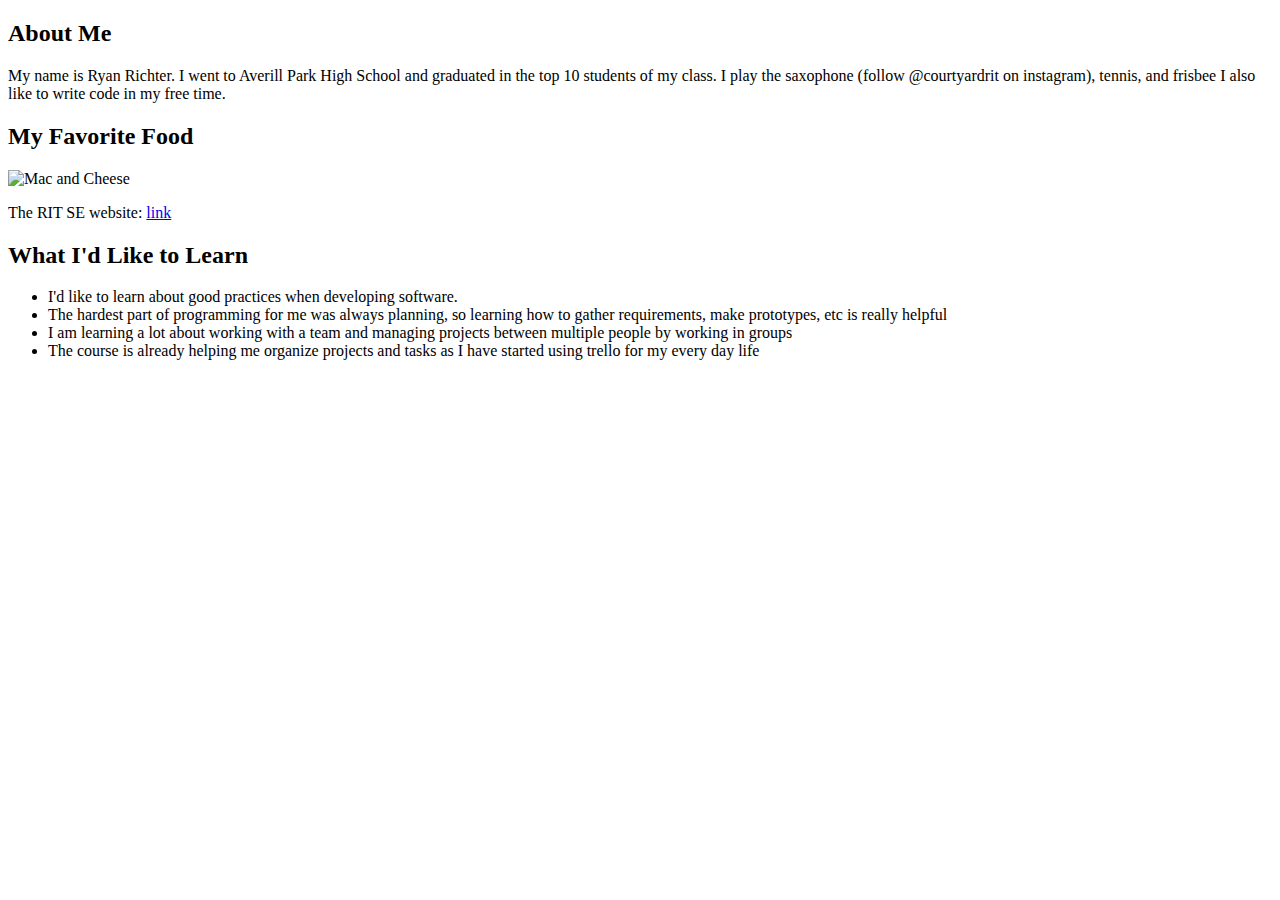
==== pages/swen101.html @ fd41e5b9 "Merge pull request #1 from rtrichter/dev" ====
<!DOCTYPE html>
<html>
    <head>
        <meta charset="utf-8">
        <meta http-equiv="X-UA-Compatible" content="IE=edge">
        <title>Ryan's SWEN101 Github.io page</title>
        <meta name="description" content="">
        <meta name="viewport" content="width=device-width, initial-scale=1">
        <link rel="stylesheet" href="/styes/swen101.css">
    </head>
    <body>
        <div class="githubio-assignment">
            <h2>About Me</h2>
            <p>My name is Ryan Richter. I went to Averill Park High School and graduated in the top 10 students of my class. 
                I play the saxophone (follow @courtyardrit on instagram), tennis, and frisbee
                I also like to write code in my free time. 
            </p>
            <h2>My Favorite Food</h2>
            <img src="/assets/mac-and-cheese.jpg" alt="Mac and Cheese">
            <p> The RIT SE website: <a href="https://www.se.rit.edu/~swen-101/00/index.html">link</a></p>
            <h2>What I'd Like to Learn</h2>
            <ul>
                <li>I'd like to learn about good practices when developing software. </li>
                <li>The hardest part of programming for me was always planning, so learning how to gather requirements, make prototypes, etc is really helpful</li>
                <li>I am learning a lot about working with a team and managing projects between multiple people by working in groups</li>
                <li>The course is already helping me organize projects and tasks as I have started using trello for my every day life</li>
            </ul>
        </div>
        <script src="/scripts/swen101.js" async defer></script>
    </body>
</html>
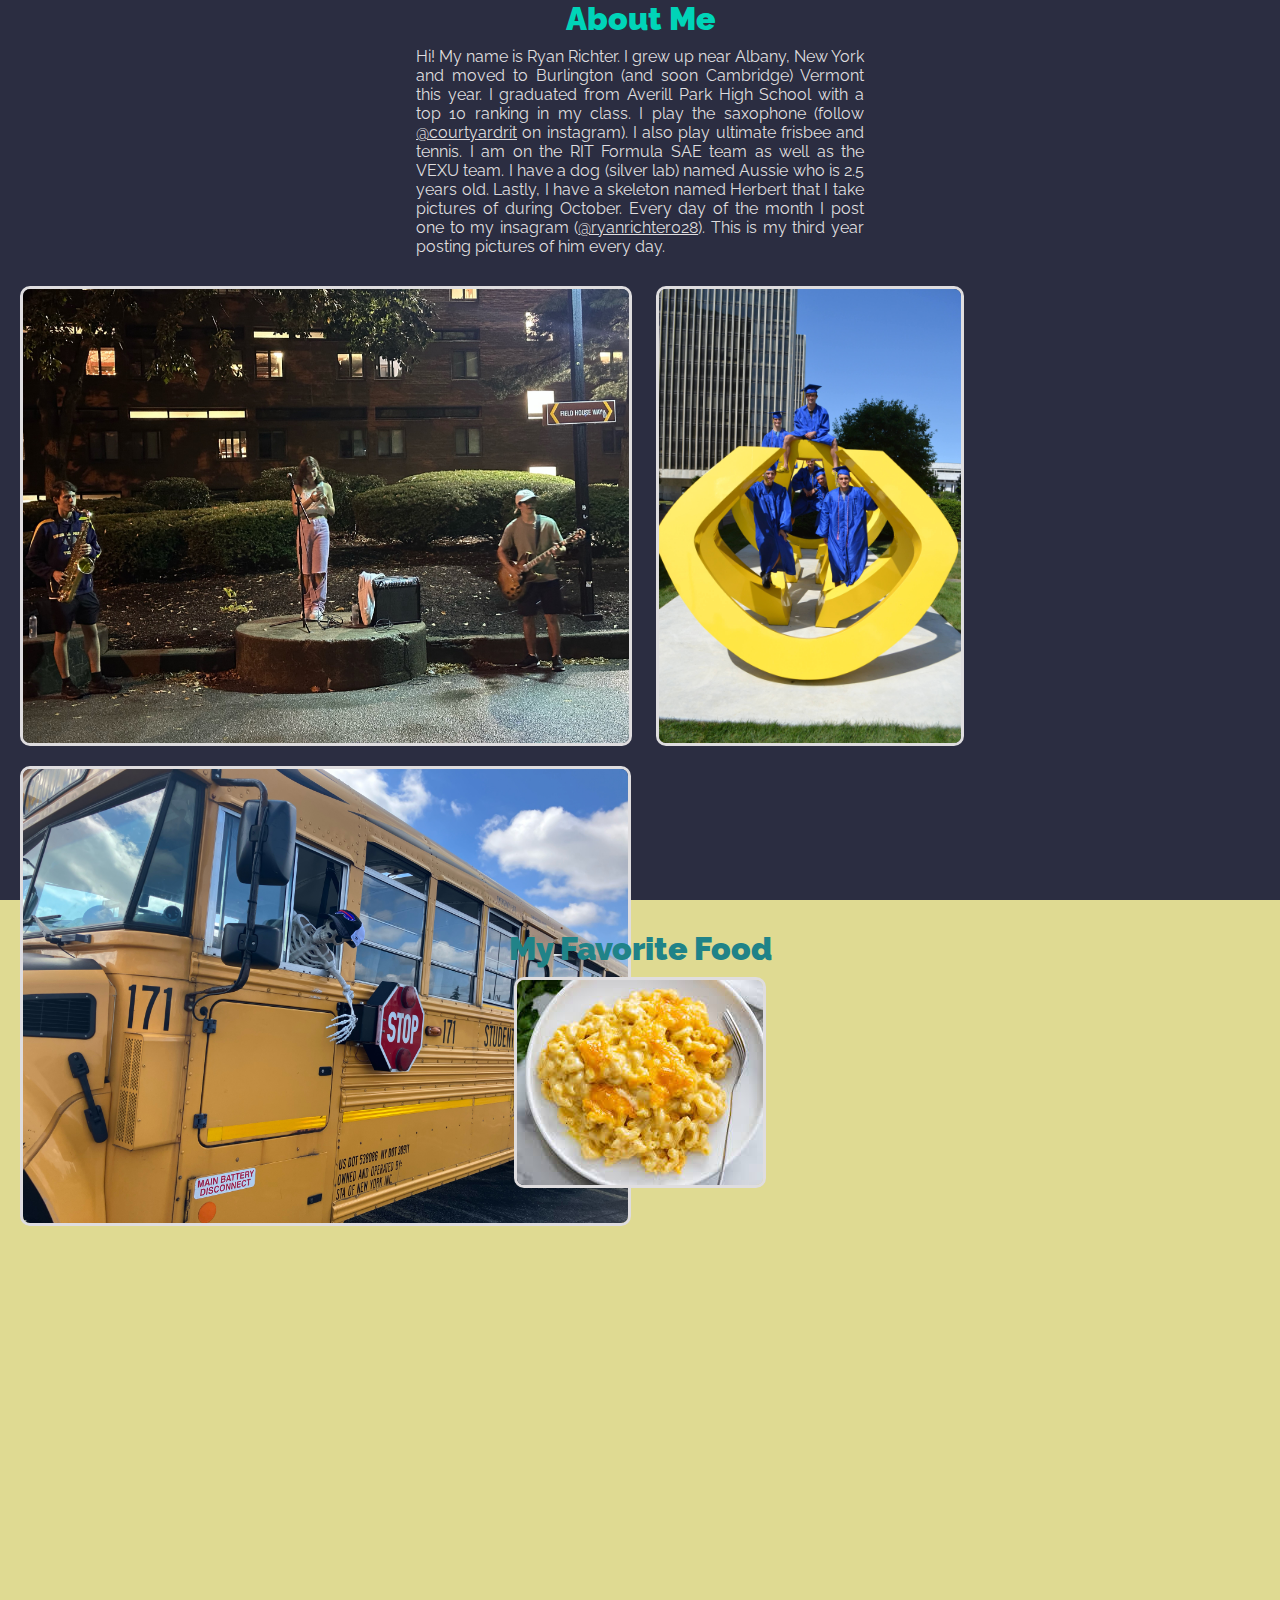
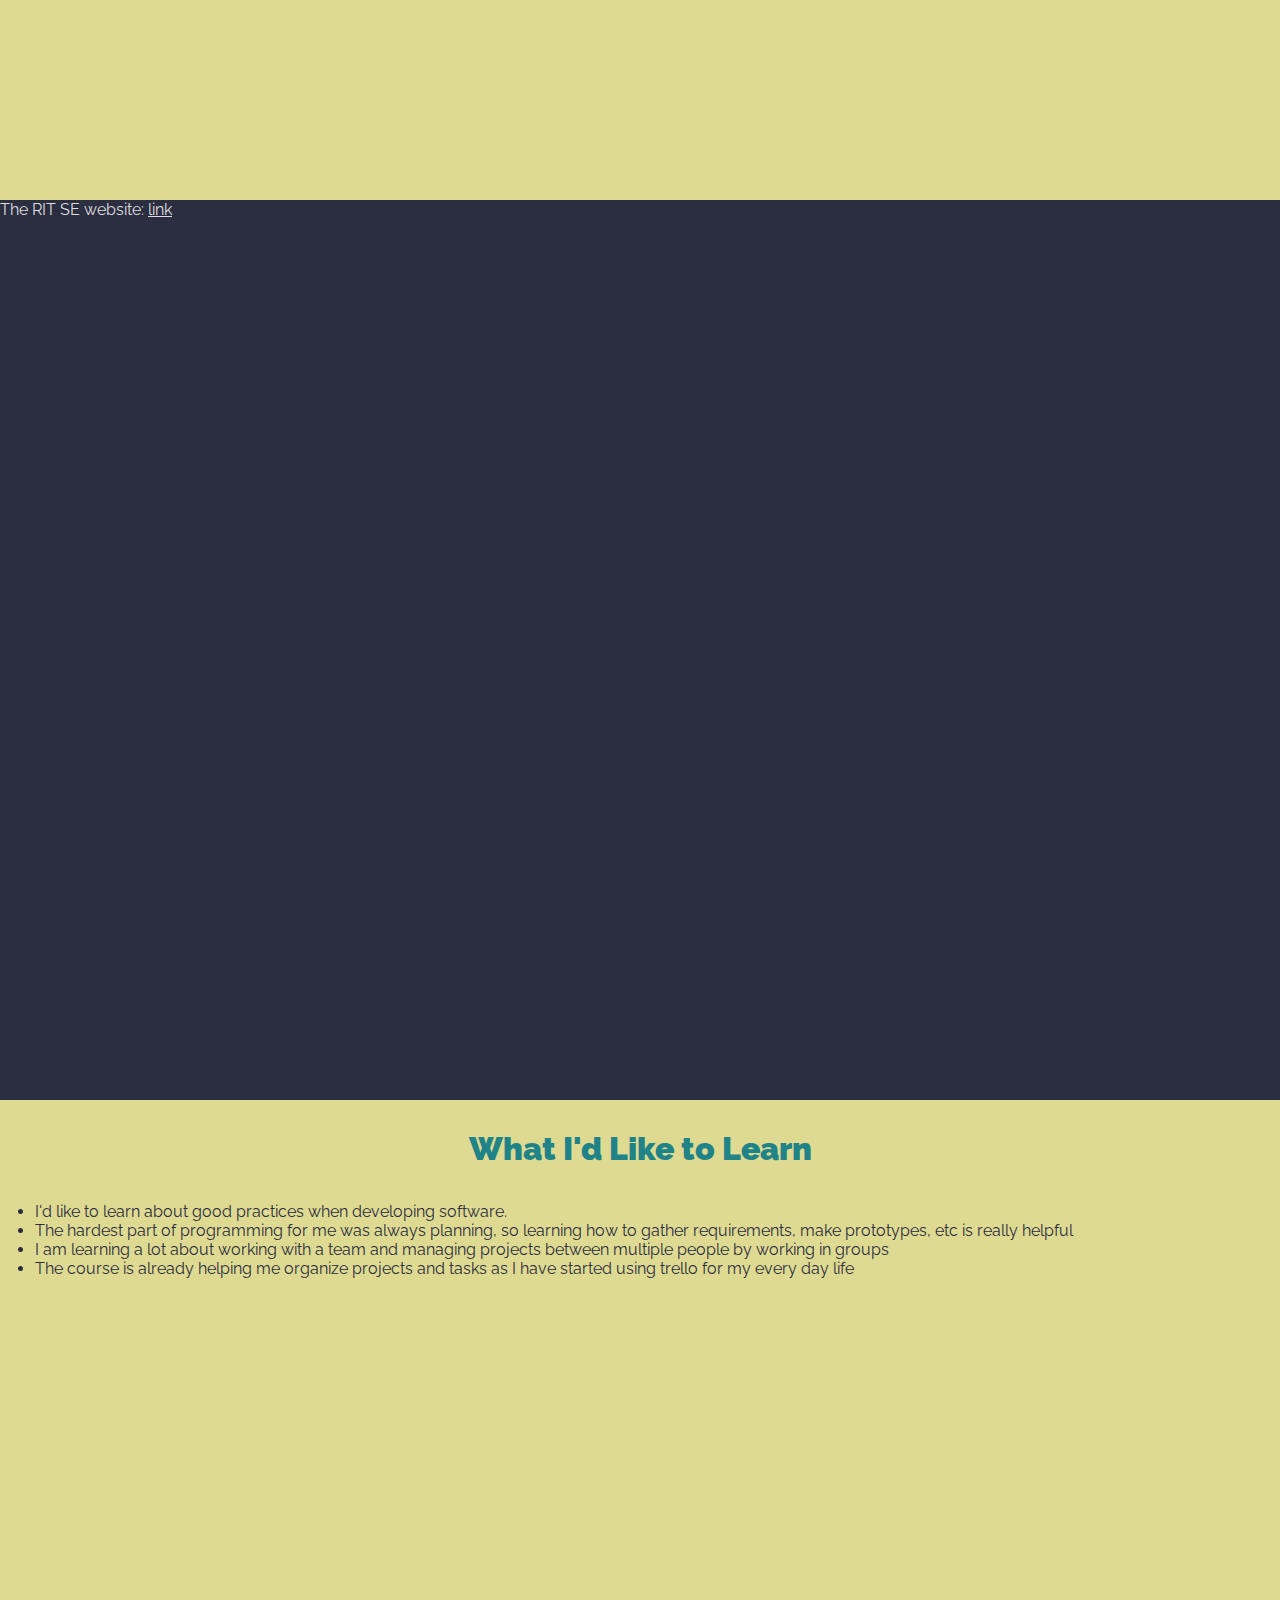
==== commit 21a34ed7: "Merge pull request #2 from rtrichter/dev" ====
--- a/pages/swen101.html
+++ b/pages/swen101.html
@@ -6,25 +6,47 @@
         <title>Ryan's SWEN101 Github.io page</title>
         <meta name="description" content="">
         <meta name="viewport" content="width=device-width, initial-scale=1">
-        <link rel="stylesheet" href="/styes/swen101.css">
+        <link rel="stylesheet" href="/styles/main.css"> 
+        <!-- overwrite main.css with any local styles -->
+        <link rel="stylesheet" href="/styles/swen101.css">
     </head>
     <body>
         <div class="githubio-assignment">
-            <h2>About Me</h2>
-            <p>My name is Ryan Richter. I went to Averill Park High School and graduated in the top 10 students of my class. 
-                I play the saxophone (follow @courtyardrit on instagram), tennis, and frisbee
-                I also like to write code in my free time. 
-            </p>
-            <h2>My Favorite Food</h2>
-            <img src="/assets/mac-and-cheese.jpg" alt="Mac and Cheese">
-            <p> The RIT SE website: <a href="https://www.se.rit.edu/~swen-101/00/index.html">link</a></p>
-            <h2>What I'd Like to Learn</h2>
-            <ul>
-                <li>I'd like to learn about good practices when developing software. </li>
-                <li>The hardest part of programming for me was always planning, so learning how to gather requirements, make prototypes, etc is really helpful</li>
-                <li>I am learning a lot about working with a team and managing projects between multiple people by working in groups</li>
-                <li>The course is already helping me organize projects and tasks as I have started using trello for my every day life</li>
-            </ul>
+            <div class="scroll-page">
+                <h1 id="about-me-h1">About Me</h1>
+                <p id="about-me-p">
+                    Hi! My name is Ryan Richter. I grew up near Albany, New York and moved to Burlington (and soon Cambridge) Vermont this year. I graduated from Averill Park High School with a top 10 ranking in my class. I play the saxophone (follow <a href="https://www.instagram.com/courtyardrit/">@courtyardrit</a> on instagram). I also play ultimate frisbee and tennis. I am on the RIT Formula SAE team as well as the VEXU team. I have a dog (silver lab) named Aussie who is 2.5 years old. Lastly, I have a skeleton named Herbert that I take pictures of during October. Every day of the month I post one to my insagram (<a href="https://www.instagram.com/ryanrichter028">@ryanrichter028</a>). This is my third year posting pictures of him every day. 
+                </p>
+                <div class="three-wide-div-container">
+                    <div class="image-container" id="about-me-image-left">
+                        <img src="/assets/swen101/courtyard.jpg" alt="@courtyardrit playing in the courtyard">
+                    </div>
+                    <div class="image-container" id="about-me-image-mid">
+                        <img src="/assets/swen101/graduation.jpg" alt="Graduation picture">
+                    </div>
+                    <div class="image-container" id="about-me-image-right">
+                        <img src="/assets/swen101/herbert.jpg" alt="Herbert picture in a school bus">
+                    </div>
+                </div>
+            </div>
+            <div class="scroll-page scroll-page-odd">
+                <h1>My Favorite Food</h1>
+                <div class="mac-container">
+                    <img id="mac-pic" src="/assets/swen101/mac-and-cheese.jpg" alt="Mac and Cheese">
+                </div>
+            </div>
+            <div class="scroll-page">
+                <p> The RIT SE website: <a href="https://www.se.rit.edu/~swen-101/00/index.html">link</a></p>
+            </div>
+            <div class="scroll-page scroll-page-odd">
+            <h1>What I'd Like to Learn</h1>
+                <ul>
+                    <li>I'd like to learn about good practices when developing software. </li>
+                    <li>The hardest part of programming for me was always planning, so learning how to gather requirements, make prototypes, etc is really helpful</li>
+                    <li>I am learning a lot about working with a team and managing projects between multiple people by working in groups</li>
+                    <li>The course is already helping me organize projects and tasks as I have started using trello for my every day life</li>
+                </ul>
+            </div>
         </div>
         <script src="/scripts/swen101.js" async defer></script>
     </body>
--- a/styles/main.css
+++ b/styles/main.css
@@ -0,0 +1,16 @@
+@import url('https://fonts.googleapis.com/css2?family=Roboto');
+@import url('https://fonts.googleapis.com/css2?family=Young+Serif');
+@import url('https://fonts.googleapis.com/css2?family=Raleway');
+
+* {
+    box-sizing: border-box;
+    margin: 0px;
+    padding: 0px;
+    color: #dfdddf;
+    font-family: 'Raleway', serif;
+    scroll-behavior: smooth;
+}
+
+body {
+    background-color: powderblue;
+}
--- a/styles/swen101.css
+++ b/styles/swen101.css
@@ -0,0 +1,92 @@
+html, body {
+  margin:0px;
+  height:100%;
+}
+
+img {
+  border: 3px solid#dfdddf;
+  border-radius: 10px;
+}
+
+.scroll-page {
+  height: 100vh;
+  width: 100vw;
+  align-items: center;
+  background-color: #2b2d41;
+}
+
+
+.scroll-page-odd {
+  background-color: #dfda92;
+  color: #2b2d41;
+}
+
+ul {
+  margin: 30px;
+  padding: 5px;
+}
+
+.scroll-page-odd li {
+  color: #2b2d41;
+}
+
+.scroll-page-odd h1 {
+  padding-top: 30px;
+  color: #208388;
+}
+
+h1 {
+  margin: auto;
+  width: 100%;
+  font-weight: 900;
+  color: #00d4b8;
+  text-align: center;
+}
+
+#about-me-p {
+  margin: auto;
+  padding: 10px 0;
+  width: 35%;
+  text-align: justify;
+}
+
+
+.three-wide-div-container {
+  height: 500px;
+  width: fit-content;
+  margin: auto;
+  padding: 10px 10px;
+
+}
+
+.image-container {
+  width: auto;
+  height: 100%;
+  text-align: center;
+  display: inline-block;
+  align-items: center;
+  object-fit: cover;
+  padding: 10px 10px;
+}
+
+.image-container img {
+  object-fit: cover;
+  display: inline-block;
+  width: auto;
+  height: 100%;
+  text-align: center;
+}
+
+.mac-container {
+  height: 500px;
+  width: fit-content;
+  margin: auto;
+  padding: 10px 10px;
+}
+
+#mac-pic {
+  height: auto;
+  width: auto;
+  margin: auto;
+  align-items: center;
+}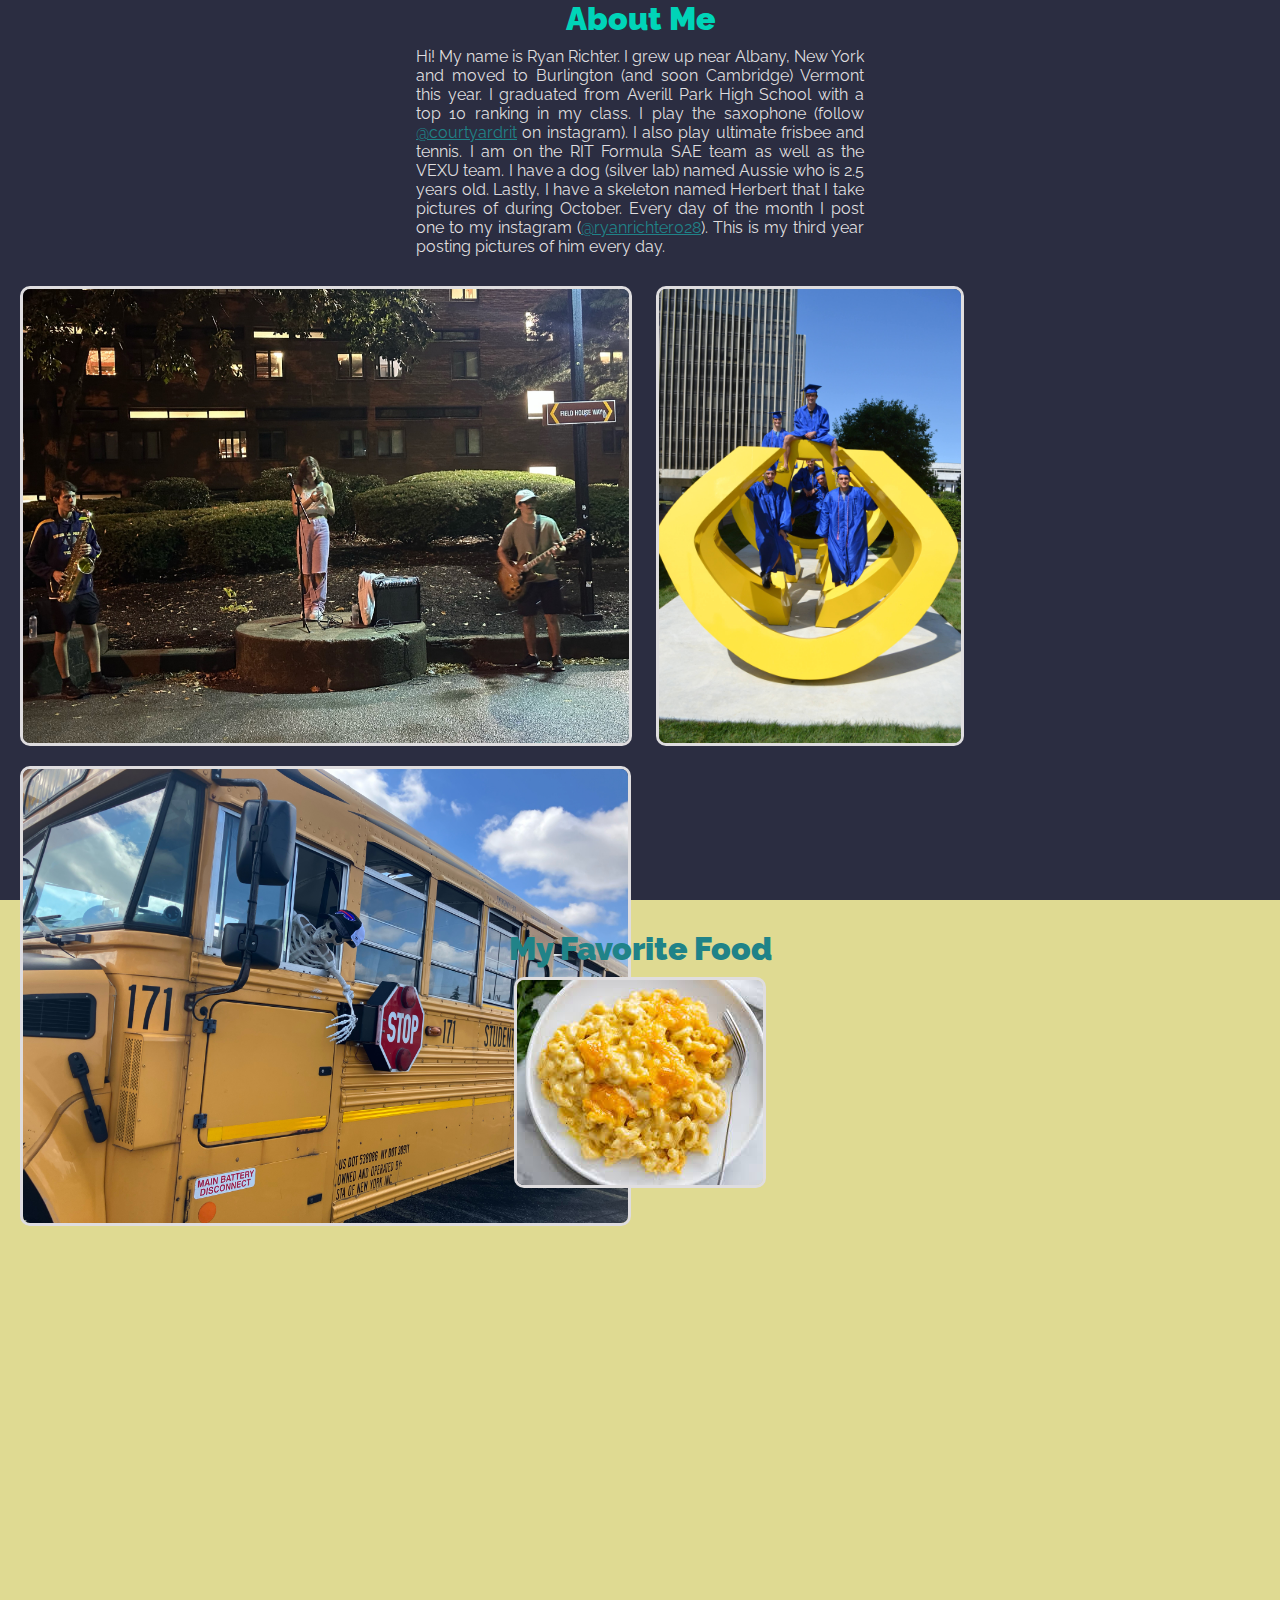
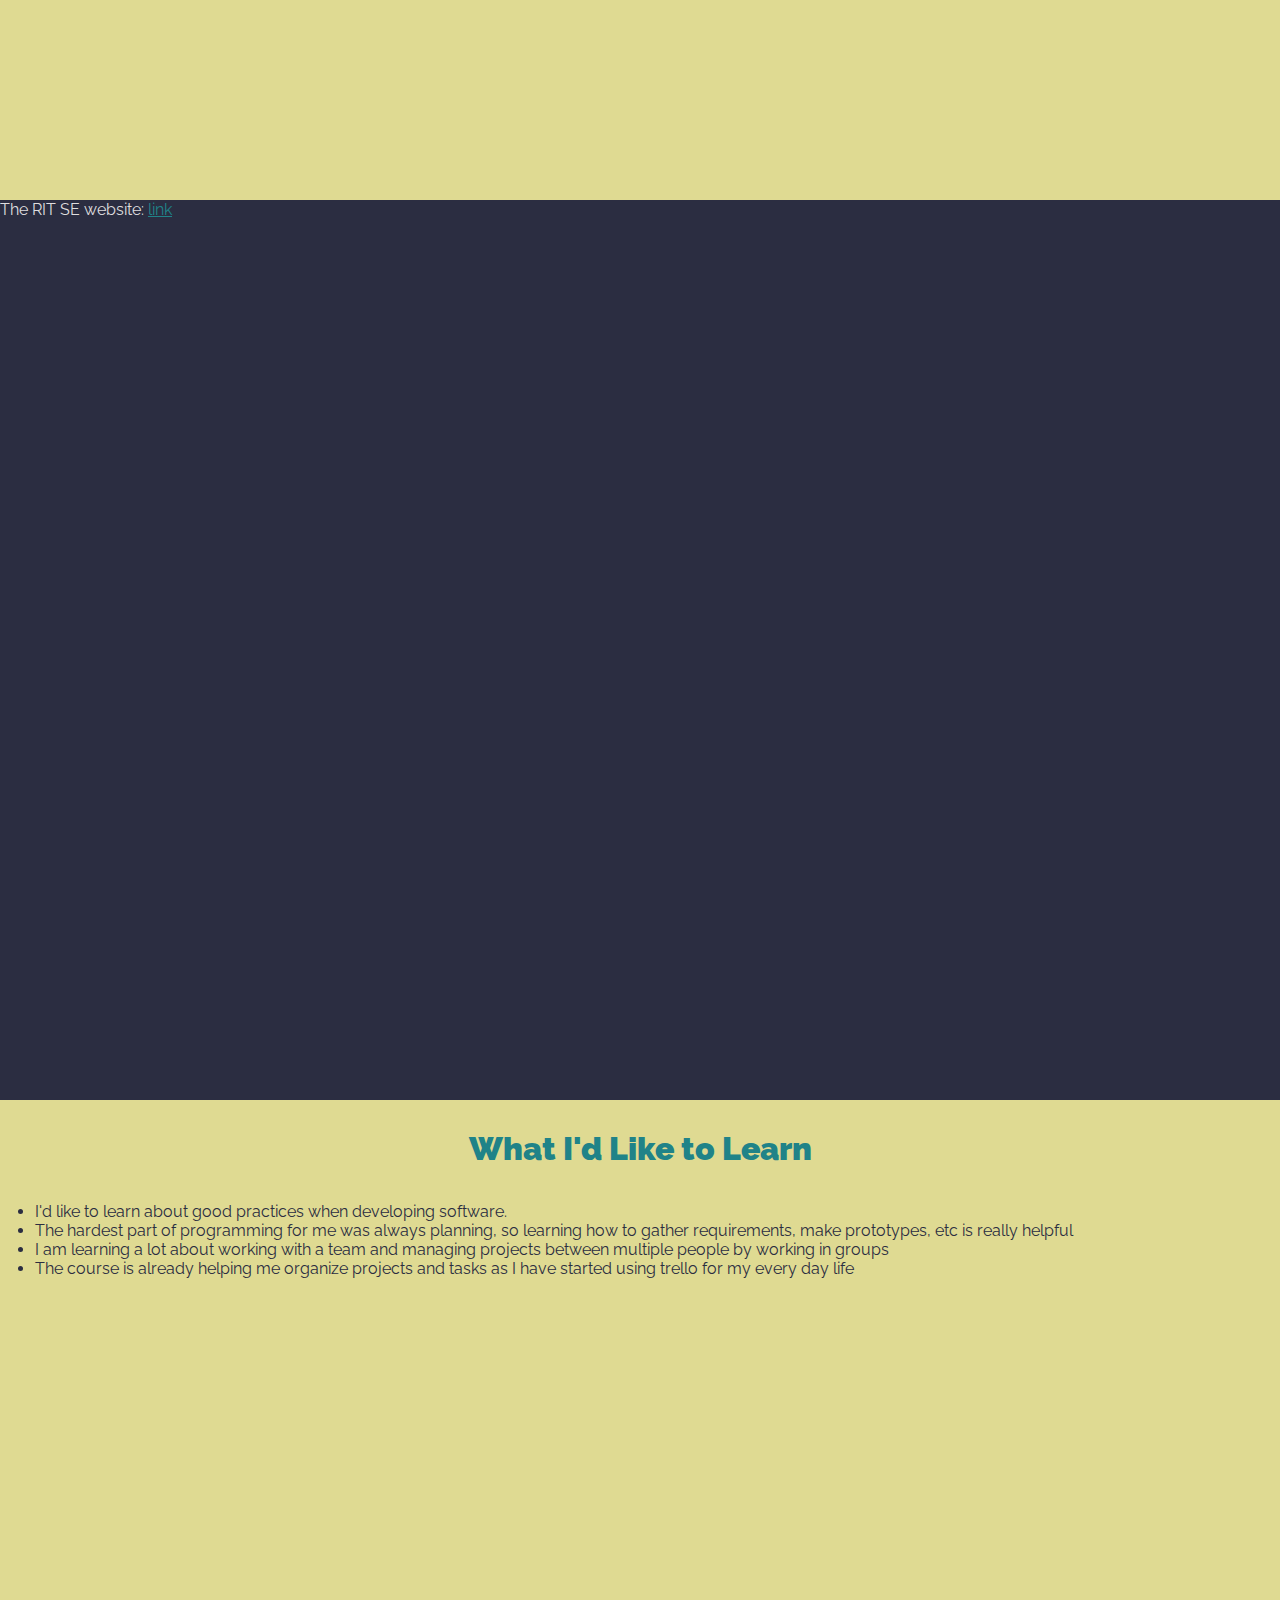
==== commit 0deba253: "Merge pull request #4 from rtrichter/dev" ====
--- a/pages/swen101.html
+++ b/pages/swen101.html
@@ -15,7 +15,7 @@
             <div class="scroll-page">
                 <h1 id="about-me-h1">About Me</h1>
                 <p id="about-me-p">
-                    Hi! My name is Ryan Richter. I grew up near Albany, New York and moved to Burlington (and soon Cambridge) Vermont this year. I graduated from Averill Park High School with a top 10 ranking in my class. I play the saxophone (follow <a href="https://www.instagram.com/courtyardrit/">@courtyardrit</a> on instagram). I also play ultimate frisbee and tennis. I am on the RIT Formula SAE team as well as the VEXU team. I have a dog (silver lab) named Aussie who is 2.5 years old. Lastly, I have a skeleton named Herbert that I take pictures of during October. Every day of the month I post one to my insagram (<a href="https://www.instagram.com/ryanrichter028">@ryanrichter028</a>). This is my third year posting pictures of him every day. 
+                    Hi! My name is Ryan Richter. I grew up near Albany, New York and moved to Burlington (and soon Cambridge) Vermont this year. I graduated from Averill Park High School with a top 10 ranking in my class. I play the saxophone (follow <a href="https://www.instagram.com/courtyardrit/">@courtyardrit</a> on instagram). I also play ultimate frisbee and tennis. I am on the RIT Formula SAE team as well as the VEXU team. I have a dog (silver lab) named Aussie who is 2.5 years old. Lastly, I have a skeleton named Herbert that I take pictures of during October. Every day of the month I post one to my instagram (<a href="https://www.instagram.com/ryanrichter028">@ryanrichter028</a>). This is my third year posting pictures of him every day. 
                 </p>
                 <div class="three-wide-div-container">
                     <div class="image-container" id="about-me-image-left">
--- a/styles/main.css
+++ b/styles/main.css
@@ -14,3 +14,7 @@
 body {
     background-color: powderblue;
 }
+
+a {
+    color: #111111
+}
--- a/styles/swen101.css
+++ b/styles/swen101.css
@@ -89,4 +89,8 @@
   width: auto;
   margin: auto;
   align-items: center;
+}
+
+a {
+  color: #208388;
 }